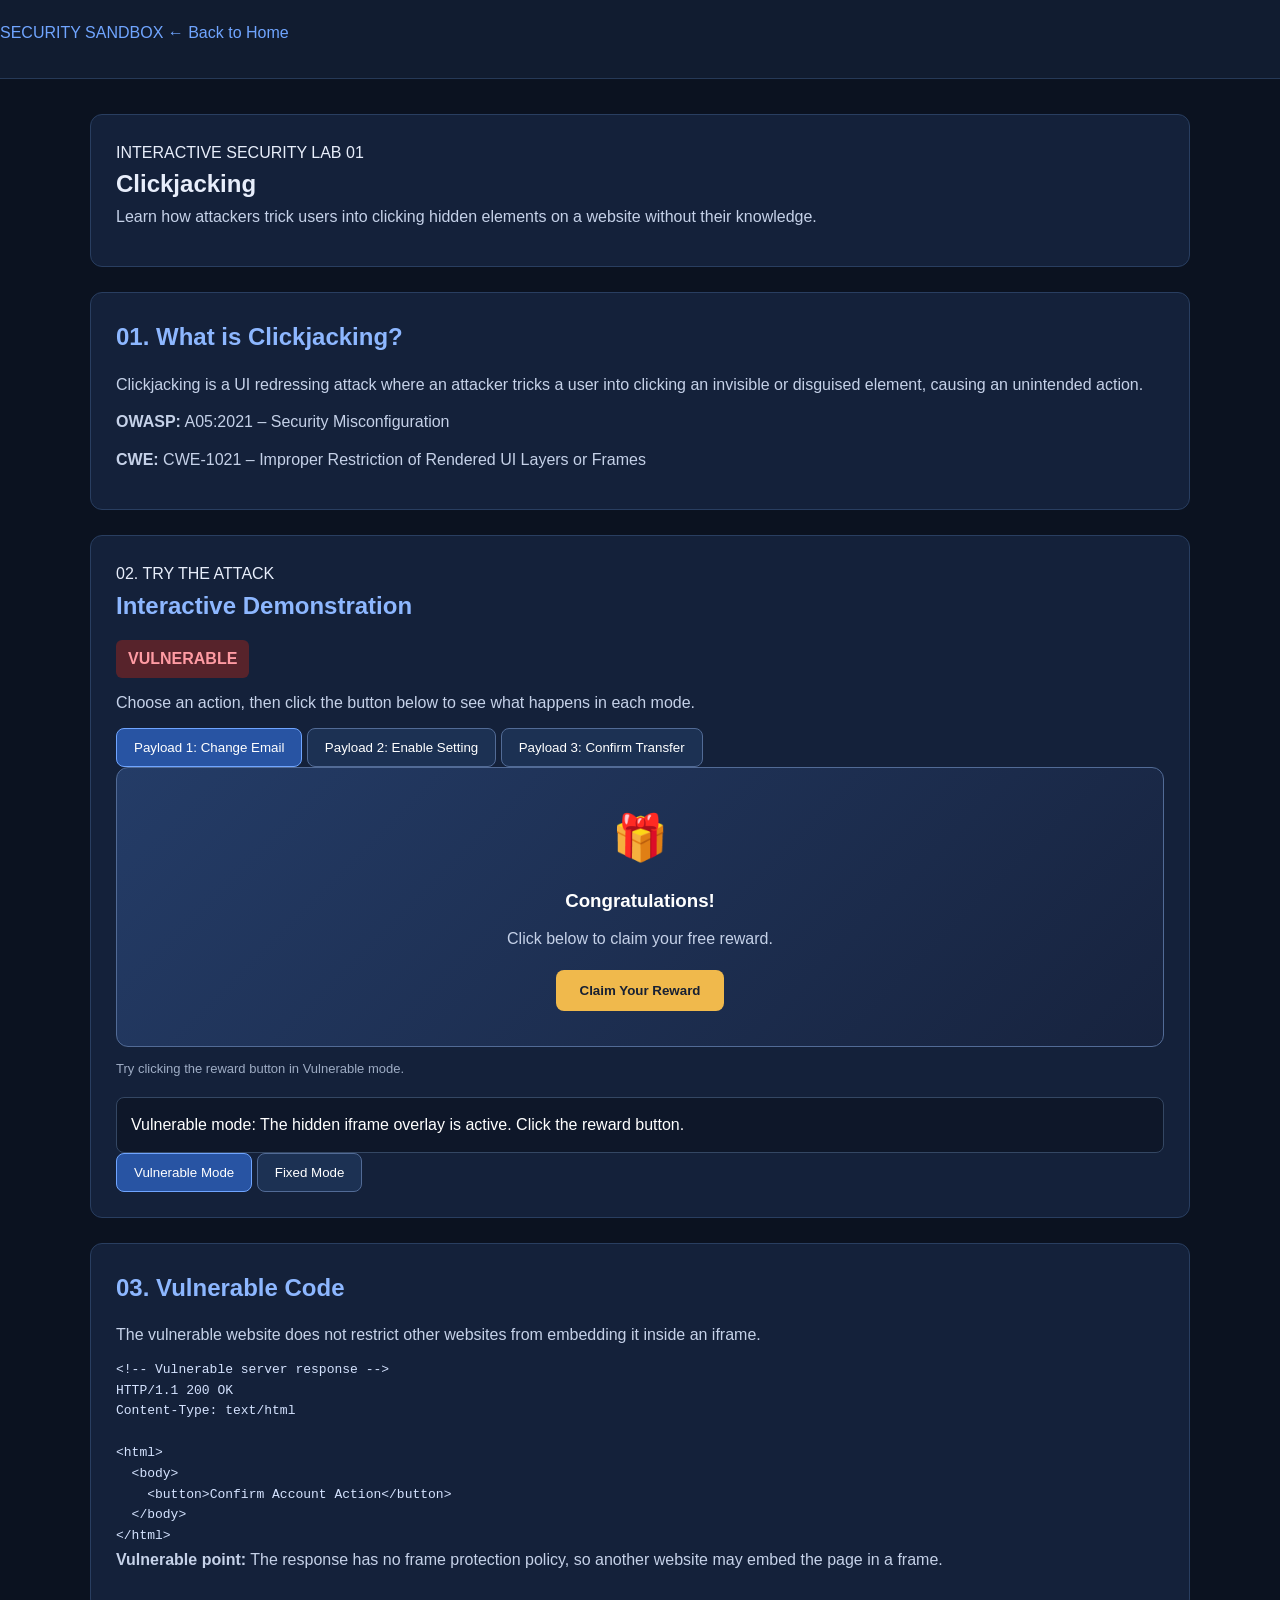
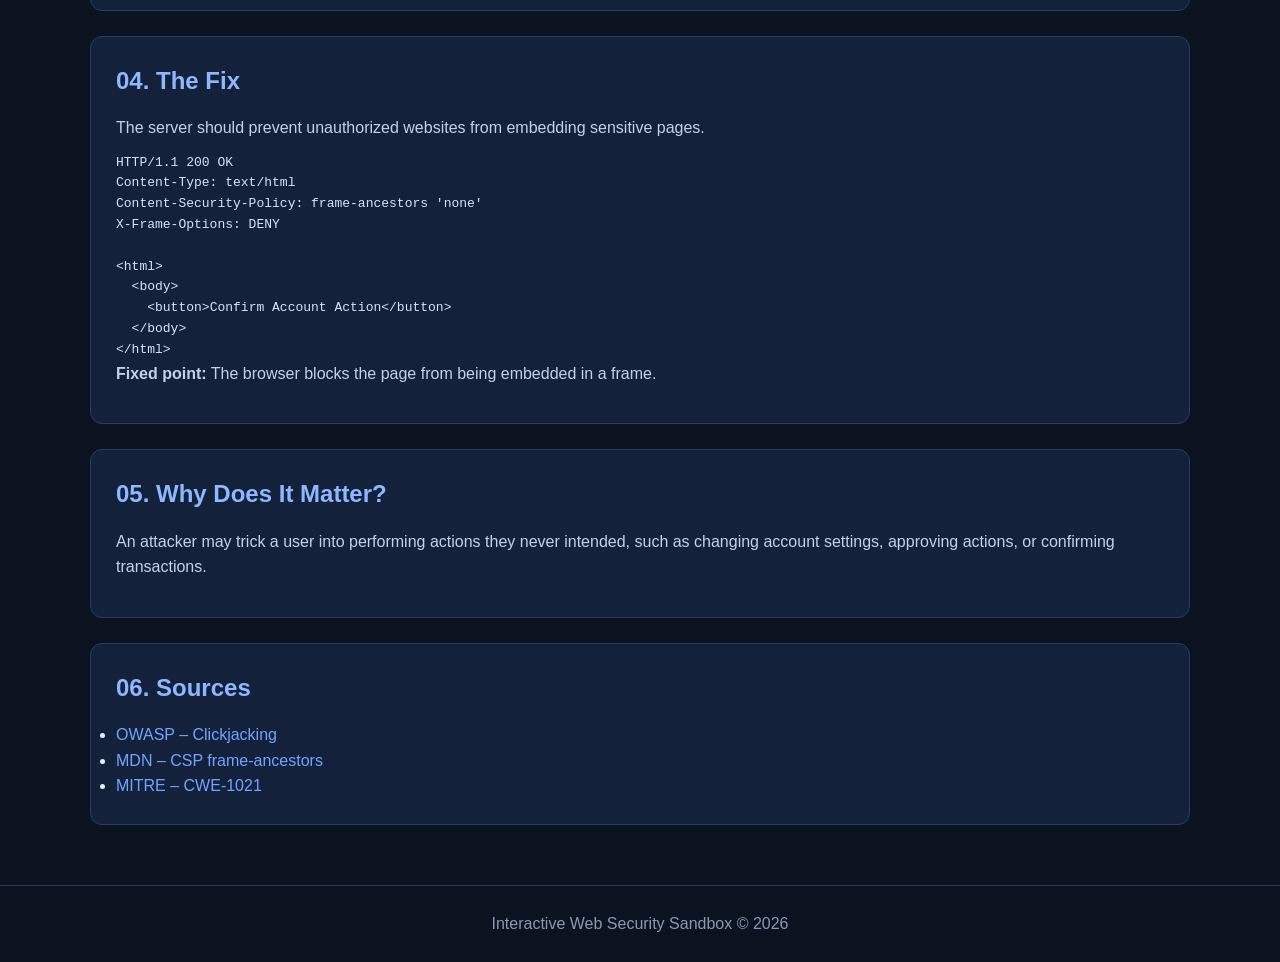
==== labs/clickjacking/index.html @ 1e54db29 "Initial project upload" ====
<!DOCTYPE html>
<html lang="en">
<head>
    <meta charset="UTF-8">
    <meta name="viewport" content="width=device-width, initial-scale=1.0">
    <title>Clickjacking Lab | Security Sandbox</title>
    <link rel="stylesheet" href="../../css/clickjacking.css">
</head>
<body>

    <header class="topbar">
        <a href="../../index.html" class="brand">SECURITY SANDBOX</a>
        <a href="../../index.html" class="back-link">← Back to Home</a>
    </header>

    <main class="container">

        <section class="intro">
            <span class="lab-label">INTERACTIVE SECURITY LAB 01</span>
            <h1>Clickjacking</h1>
            <p>
                Learn how attackers trick users into clicking hidden
                elements on a website without their knowledge.
            </p>
        </section>

        <section class="info-card">
            <h2>01. What is Clickjacking?</h2>
            <p>
                Clickjacking is a UI redressing attack where an attacker
                tricks a user into clicking an invisible or disguised
                element, causing an unintended action.
            </p>
            <p><strong>OWASP:</strong> A05:2021 – Security Misconfiguration</p>
            <p><strong>CWE:</strong> CWE-1021 – Improper Restriction of
                Rendered UI Layers or Frames</p>
        </section>

        <section class="demo-card">
            <div class="section-heading">
                <div>
                    <span class="step-label">02. TRY THE ATTACK</span>
                    <h2>Interactive Demonstration</h2>
                </div>
                <span id="mode-status" class="status vulnerable">
                    VULNERABLE
                </span>
            </div>

            <p class="description">
                Choose an action, then click the button below to see
                what happens in each mode.
            </p>

            <div class="payloads">
                <button class="payload-btn active" data-action="Change Email">
                    Payload 1: Change Email
                </button>
                <button class="payload-btn" data-action="Enable Account Setting">
                    Payload 2: Enable Setting
                </button>
                <button class="payload-btn" data-action="Confirm Transfer">
                    Payload 3: Confirm Transfer
                </button>
            </div>

            <div class="demo-stage" id="demo-stage">
                <div class="decoy-content">
                    <span class="reward-icon">🎁</span>
                    <h3>Congratulations!</h3>
                    <p>Click below to claim your free reward.</p>
                    <button class="claim-btn" id="claim-btn">
                        Claim Your Reward
                    </button>
                </div>

                <iframe
                    id="attack-frame"
                    title="Simulated hidden target"
                    sandbox="allow-scripts"
                ></iframe>
            </div>

            <p class="hint">
                Try clicking the reward button in Vulnerable mode.
            </p>

            <div id="result" class="result" aria-live="polite">
                Waiting for your interaction...
            </div>

            <div class="mode-controls">
                <button id="vulnerable-btn" class="mode-btn selected">
                    Vulnerable Mode
                </button>
                <button id="fixed-btn" class="mode-btn">
                    Fixed Mode
                </button>
            </div>
        </section>

        <section class="code-card">
            <h2>03. Vulnerable Code</h2>
            <p>
                The vulnerable website does not restrict other websites
                from embedding it inside an iframe.
            </p>
            <pre><code>&lt;!-- Vulnerable server response --&gt;
HTTP/1.1 200 OK
Content-Type: text/html

&lt;html&gt;
  &lt;body&gt;
    &lt;button&gt;Confirm Account Action&lt;/button&gt;
  &lt;/body&gt;
&lt;/html&gt;</code></pre>
            <p class="warning">
                <strong>Vulnerable point:</strong> The response has no
                frame protection policy, so another website may embed
                the page in a frame.
            </p>
        </section>

        <section class="code-card">
            <h2>04. The Fix</h2>
            <p>
                The server should prevent unauthorized websites from
                embedding sensitive pages.
            </p>
            <pre><code>HTTP/1.1 200 OK
Content-Type: text/html
Content-Security-Policy: frame-ancestors 'none'
X-Frame-Options: DENY

&lt;html&gt;
  &lt;body&gt;
    &lt;button&gt;Confirm Account Action&lt;/button&gt;
  &lt;/body&gt;
&lt;/html&gt;</code></pre>
            <p class="success">
                <strong>Fixed point:</strong> The browser blocks the page
                from being embedded in a frame.
            </p>
        </section>

        <section class="impact-card">
            <h2>05. Why Does It Matter?</h2>
            <p>
                An attacker may trick a user into performing actions
                they never intended, such as changing account settings,
                approving actions, or confirming transactions.
            </p>
        </section>

        <section class="sources-card">
            <h2>06. Sources</h2>
            <ul>
                <li>
                    <a href="https://owasp.org/www-community/attacks/Clickjacking"
                       target="_blank" rel="noopener noreferrer">
                        OWASP – Clickjacking
                    </a>
                </li>
                <li>
                    <a href="https://developer.mozilla.org/en-US/docs/Web/HTTP/Reference/Headers/Content-Security-Policy/frame-ancestors"
                       target="_blank" rel="noopener noreferrer">
                        MDN – CSP frame-ancestors
                    </a>
                </li>
                <li>
                    <a href="https://cwe.mitre.org/data/definitions/1021.html"
                       target="_blank" rel="noopener noreferrer">
                        MITRE – CWE-1021
                    </a>
                </li>
            </ul>
        </section>

    </main>

    <footer>
        Interactive Web Security Sandbox © 2026
    </footer>

    <script src="../../js/clickjacking.js"></script>
</body>
</html>
---- css/clickjacking.css ----
* {
    box-sizing: border-box;
    margin: 0;
    padding: 0;
}

body {
    font-family: Arial, sans-serif;
    background: #0b1220;
    color: #e8eefb;
    line-height: 1.6;
}

a {
    color: #70a5ff;
    text-decoration: none;
}

a:hover {
    text-decoration: underline;
}

.container {
    width: 90%;
    max-width: 1100px;
    margin: 0 auto;
}

header {
    background: #111c30;
    padding: 20px 0;
    border-bottom: 1px solid #263957;
}

header h1 {
    color: #ffffff;
    font-size: 28px;
}

header p {
    color: #aebbd2;
}

.back-link {
    display: inline-block;
    margin-bottom: 12px;
}

main {
    padding: 35px 0;
}

section {
    background: #14213a;
    border: 1px solid #293e60;
    border-radius: 12px;
    padding: 25px;
    margin-bottom: 25px;
}

h2 {
    color: #8db7ff;
    margin-bottom: 15px;
}

h3 {
    color: #ffffff;
    margin-bottom: 10px;
}

p {
    color: #c5d1e8;
    margin-bottom: 12px;
}

button {
    cursor: pointer;
    font-family: inherit;
    transition: 0.2s ease;
}

button:hover {
    filter: brightness(1.12);
}

.payload-buttons {
    display: flex;
    flex-wrap: wrap;
    gap: 12px;
    margin: 18px 0;
}

.payload-btn,
.mode-btn {
    padding: 11px 17px;
    border: 1px solid #526b96;
    border-radius: 8px;
    background: #1c3153;
    color: #ffffff;
}

.payload-btn.active,
.mode-btn.selected {
    background: #2854a3;
    border-color: #70a5ff;
}

.demo-stage {
    position: relative;
    min-height: 280px;
    display: flex;
    justify-content: center;
    align-items: center;
    overflow: hidden;
    border-radius: 12px;
    background: linear-gradient(135deg, #243c67, #17233e);
    border: 1px solid #526b96;
}

.decoy-content {
    text-align: center;
    padding: 30px;
    position: relative;
    z-index: 1;
}

.reward-icon {
    font-size: 45px;
    display: block;
    margin-bottom: 12px;
}

.decoy-content p {
    color: #c5d1e8;
    margin-bottom: 18px;
}

.claim-btn {
    border: none;
    padding: 13px 24px;
    border-radius: 8px;
    background: #f0b94c;
    color: #172033;
    font-weight: bold;
    position: relative;
    z-index: 3;
}

#attack-frame {
    position: absolute;
    inset: 0;
    width: 100%;
    height: 100%;
    border: 0;
    opacity: 0.03;
    z-index: 2;
    pointer-events: none;
}

.demo-stage.fixed #attack-frame {
    display: none;
}

.hint {
    margin-top: 12px;
    color: #9eacc4;
    font-size: 13px;
}

.result {
    background: #0e1729;
    border: 1px solid #344763;
    border-radius: 8px;
    padding: 14px;
    margin-top: 18px;
    color: #ffffff;
    min-height: 50px;
}

.code-block {
    background: #080e19;
    border: 1px solid #344763;
    border-radius: 8px;
    padding: 18px;
    overflow-x: auto;
    margin-top: 12px;
}

pre {
    color: #d5e3ff;
    white-space: pre-wrap;
    overflow-wrap: anywhere;
}

.vulnerable-code {
    border-left: 4px solid #e45d68;
}

.fixed-code {
    border-left: 4px solid #42c98b;
}

.mode-buttons {
    display: flex;
    gap: 12px;
    margin-bottom: 18px;
}

.status {
    display: inline-block;
    padding: 6px 12px;
    border-radius: 6px;
    font-weight: bold;
    margin-bottom: 12px;
}

.status.vulnerable {
    background: #57232b;
    color: #ff9ba3;
}

.status.fixed {
    background: #164b37;
    color: #8af0bd;
}

footer {
    text-align: center;
    padding: 25px;
    color: #8999b5;
    border-top: 1px solid #263957;
}

@media (max-width: 600px) {
    header h1 {
        font-size: 23px;
    }

    section {
        padding: 17px;
    }

    .payload-buttons,
    .mode-buttons {
        flex-direction: column;
    }

    .payload-btn,
    .mode-btn {
        width: 100%;
    }

    .demo-stage {
        min-height: 250px;
    }
}
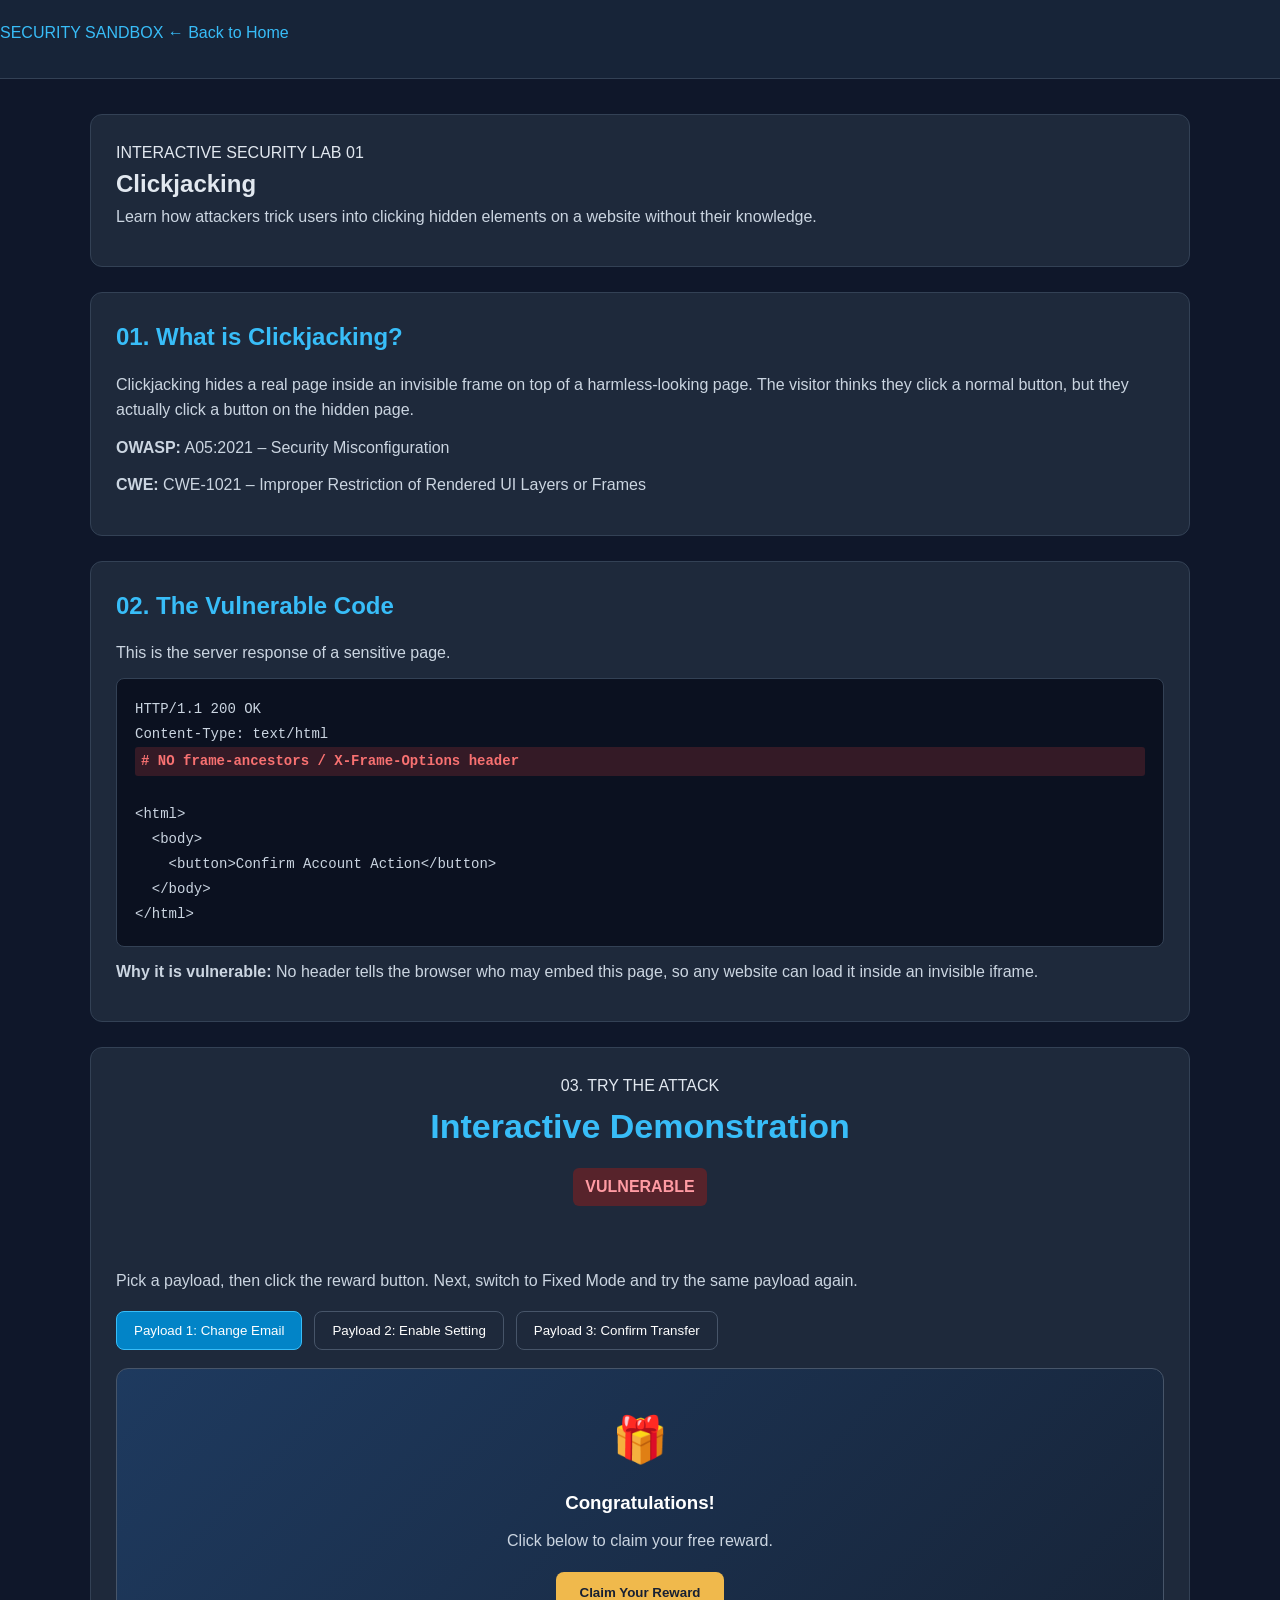
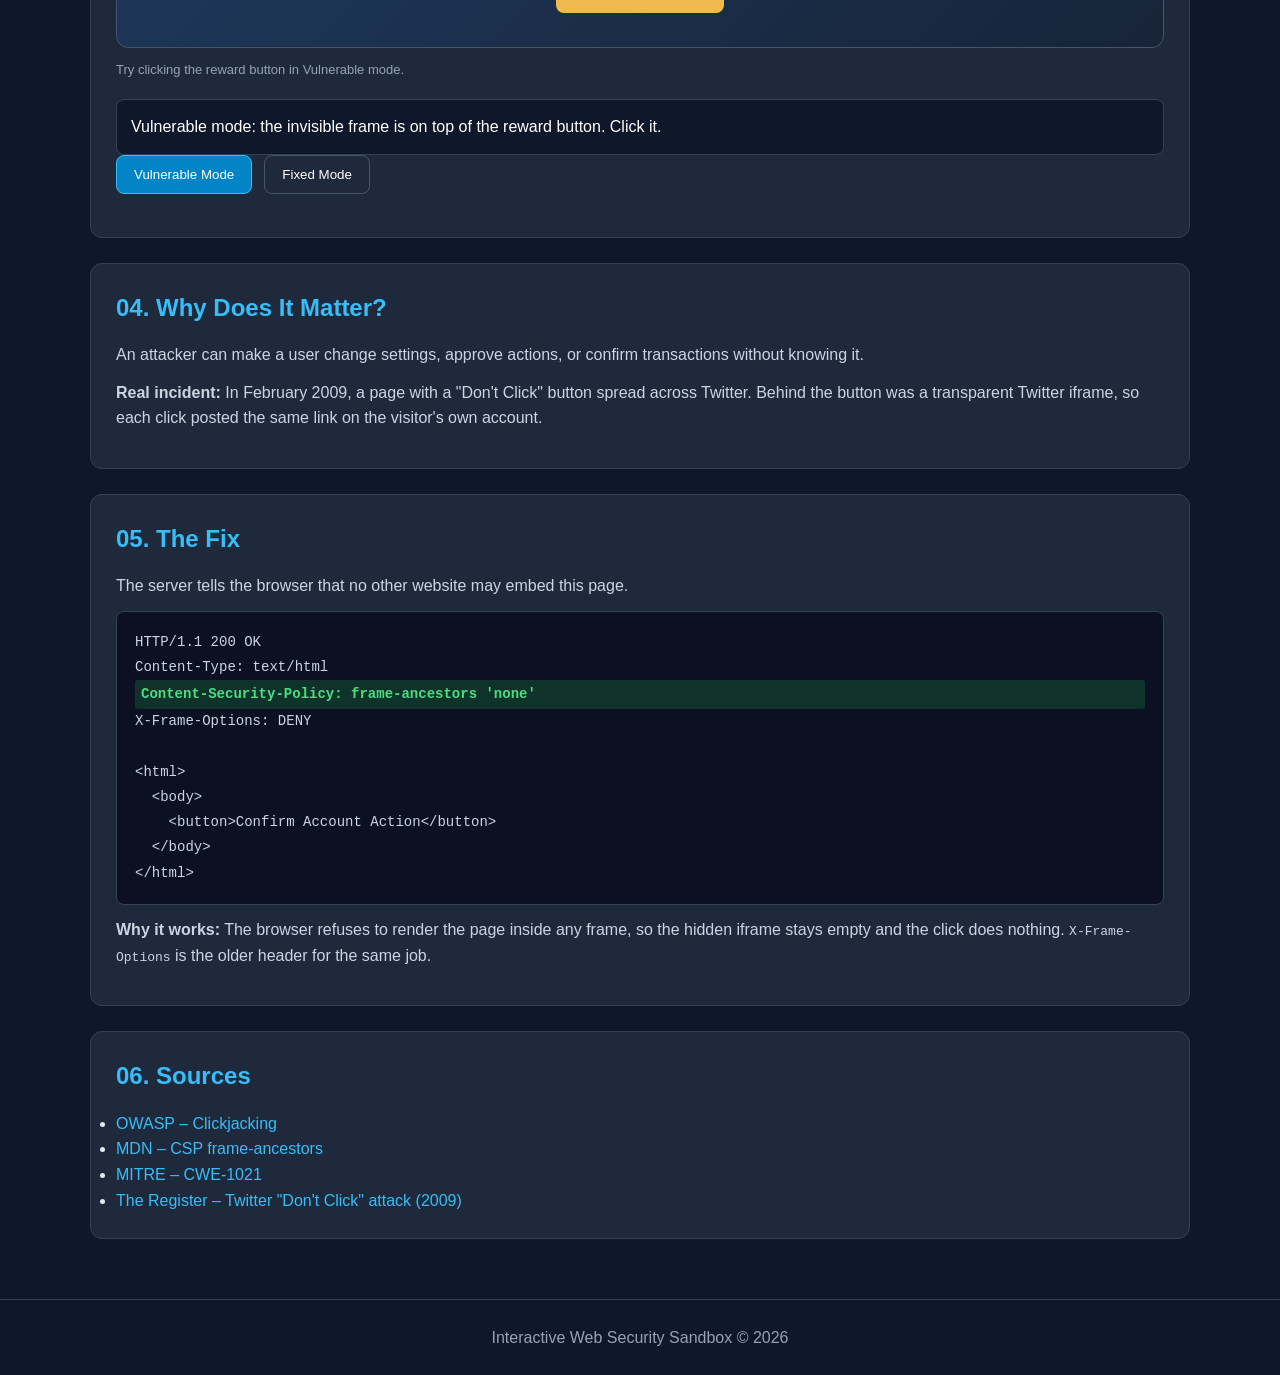
==== commit 539f7a84: "Add complete web security sandbox project" ====
--- a/labs/clickjacking/index.html
+++ b/labs/clickjacking/index.html
@@ -1,13 +1,12 @@
-
 <!DOCTYPE html>
 <html lang="en">
 <head>
     <meta charset="UTF-8">
     <meta name="viewport" content="width=device-width, initial-scale=1.0">
     <title>Clickjacking Lab | Security Sandbox</title>
-    <link rel="stylesheet" href="../../css/clickjacking.css">
+    <link rel="stylesheet" href="../../css/style.css">
 </head>
-<body>
+<body class="lab-page">
 
     <header class="topbar">
         <a href="../../index.html" class="brand">SECURITY SANDBOX</a>
@@ -25,22 +24,46 @@
             </p>
         </section>
 
+        <!-- 1. What it is -->
         <section class="info-card">
             <h2>01. What is Clickjacking?</h2>
             <p>
-                Clickjacking is a UI redressing attack where an attacker
-                tricks a user into clicking an invisible or disguised
-                element, causing an unintended action.
+                Clickjacking hides a real page inside an invisible frame on top of
+                a harmless-looking page. The visitor thinks they click a normal
+                button, but they actually click a button on the hidden page.
             </p>
             <p><strong>OWASP:</strong> A05:2021 – Security Misconfiguration</p>
             <p><strong>CWE:</strong> CWE-1021 – Improper Restriction of
                 Rendered UI Layers or Frames</p>
         </section>
 
+        <!-- 2. The line -->
+        <section class="code-card">
+            <h2>02. The Vulnerable Code</h2>
+            <p>
+                This is the server response of a sensitive page.
+            </p>
+            <pre><code>HTTP/1.1 200 OK
+Content-Type: text/html
+<span class="hl-bad"># NO frame-ancestors / X-Frame-Options header</span>
+
+&lt;html&gt;
+  &lt;body&gt;
+    &lt;button&gt;Confirm Account Action&lt;/button&gt;
+  &lt;/body&gt;
+&lt;/html&gt;</code></pre>
+            <p class="warning">
+                <strong>Why it is vulnerable:</strong> No header tells the
+                browser who may embed this page, so any website can load it
+                inside an invisible iframe.
+            </p>
+        </section>
+
+        <!-- 3. Try it -->
         <section class="demo-card">
             <div class="section-heading">
                 <div>
-                    <span class="step-label">02. TRY THE ATTACK</span>
+                    <span class="step-label">03. TRY THE ATTACK</span>
                     <h2>Interactive Demonstration</h2>
                 </div>
                 <span id="mode-status" class="status vulnerable">
@@ -49,8 +72,8 @@
             </div>
 
             <p class="description">
-                Choose an action, then click the button below to see
-                what happens in each mode.
+                Pick a payload, then click the reward button. Next, switch to
+                Fixed Mode and try the same payload again.
             </p>
 
             <div class="payloads">
@@ -100,37 +123,31 @@
             </div>
         </section>
 
+        <!-- 4. Why it matters -->
+        <section class="impact-card">
+            <h2>04. Why Does It Matter?</h2>
+            <p>
+                An attacker can make a user change settings, approve actions, or
+                confirm transactions without knowing it.
+            </p>
+            <p>
+                <strong>Real incident:</strong> In February 2009, a page with a
+                "Don't Click" button spread across Twitter. Behind the button was
+                a transparent Twitter iframe, so each click posted the same link
+                on the visitor's own account.
+            </p>
+        </section>
+
+        <!-- 5. The fix -->
         <section class="code-card">
-            <h2>03. Vulnerable Code</h2>
-            <p>
-                The vulnerable website does not restrict other websites
-                from embedding it inside an iframe.
-            </p>
-            <pre><code>&lt;!-- Vulnerable server response --&gt;
-HTTP/1.1 200 OK
-Content-Type: text/html
-
-&lt;html&gt;
-  &lt;body&gt;
-    &lt;button&gt;Confirm Account Action&lt;/button&gt;
-  &lt;/body&gt;
-&lt;/html&gt;</code></pre>
-            <p class="warning">
-                <strong>Vulnerable point:</strong> The response has no
-                frame protection policy, so another website may embed
-                the page in a frame.
-            </p>
-        </section>
-
-        <section class="code-card">
-            <h2>04. The Fix</h2>
-            <p>
-                The server should prevent unauthorized websites from
-                embedding sensitive pages.
+            <h2>05. The Fix</h2>
+            <p>
+                The server tells the browser that no other website may embed
+                this page.
             </p>
             <pre><code>HTTP/1.1 200 OK
 Content-Type: text/html
-Content-Security-Policy: frame-ancestors 'none'
+<span class="hl-good">Content-Security-Policy: frame-ancestors 'none'</span>
 X-Frame-Options: DENY
 
 &lt;html&gt;
@@ -139,20 +156,14 @@
   &lt;/body&gt;
 &lt;/html&gt;</code></pre>
             <p class="success">
-                <strong>Fixed point:</strong> The browser blocks the page
-                from being embedded in a frame.
-            </p>
-        </section>
-
-        <section class="impact-card">
-            <h2>05. Why Does It Matter?</h2>
-            <p>
-                An attacker may trick a user into performing actions
-                they never intended, such as changing account settings,
-                approving actions, or confirming transactions.
-            </p>
-        </section>
-
+                <strong>Why it works:</strong> The browser refuses to render the
+                page inside any frame, so the hidden iframe stays empty and the
+                click does nothing. <code>X-Frame-Options</code> is the older
+                header for the same job.
+            </p>
+        </section>
+
+        <!-- 6. Sources -->
         <section class="sources-card">
             <h2>06. Sources</h2>
             <ul>
@@ -174,6 +185,12 @@
                         MITRE – CWE-1021
                     </a>
                 </li>
+                <li>
+                    <a href="https://www.theregister.com/2009/02/13/twitter_clickjack_attack/"
+                       target="_blank" rel="noopener noreferrer">
+                        The Register – Twitter "Don't Click" attack (2009)
+                    </a>
+                </li>
             </ul>
         </section>
 
--- a/css/style.css
+++ b/css/style.css
@@ -0,0 +1,1174 @@
+/* ==============================
+   1. Global Settings
+============================== */
+
+:root {
+    --bg: #0f172a;
+    --bg-alt: #172438;
+    --card: #1e293b;
+    --border: #334155;
+    --border-soft: #334155;
+    --border-light: #475569;
+    --accent: #38bdf8;
+    --accent-heading: #38bdf8;
+    --accent-strong: #0284c7;
+    --text: #e2e8f0;
+    --text-muted: #cbd5e1;
+    --text-dim: #94a3b8;
+    --text-faint: #94a3b8;
+    --grad-start: #1e3a5f;
+    --grad-end: #172438;
+}
+
+* {
+    margin: 0;
+    padding: 0;
+    box-sizing: border-box;
+}
+
+html {
+    scroll-behavior: smooth;
+}
+
+body {
+    font-family: Arial, Helvetica, sans-serif;
+    background-color: var(--bg);
+    color: var(--text);
+    line-height: 1.6;
+}
+
+a {
+    text-decoration: none;
+    color: inherit;
+}
+
+/* ==============================
+   2. Navigation Bar
+============================== */
+
+.navbar {
+    width: 100%;
+    min-height: 75px;
+    padding: 0 8%;
+    display: flex;
+    align-items: center;
+    justify-content: space-between;
+    background-color: var(--bg-alt);
+    border-bottom: 1px solid var(--border-soft);
+    position: sticky;
+    top: 0;
+    z-index: 100;
+}
+
+.logo {
+    font-size: 22px;
+    font-weight: bold;
+    letter-spacing: 0.5px;
+}
+
+.logo span:last-child {
+    color: var(--accent);
+}
+
+.logo-icon {
+    color: var(--accent);
+    margin-right: 7px;
+}
+
+.navbar nav {
+    display: flex;
+    align-items: center;
+    gap: 32px;
+}
+
+.navbar nav a {
+    color: var(--text-dim);
+    font-size: 14px;
+    transition: color 0.3s ease;
+}
+
+.navbar nav a:hover {
+    color: var(--accent);
+}
+
+/* ==============================
+   3. Hero Section
+============================== */
+
+.hero {
+    min-height: 570px;
+    padding: 90px 10%;
+    display: flex;
+    align-items: center;
+    justify-content: space-between;
+    gap: 60px;
+    background:
+        radial-gradient(circle at 80% 40%, var(--grad-start) 0%, transparent 35%),
+        var(--bg);
+}
+
+.hero-content {
+    max-width: 620px;
+}
+
+.hero-label,
+.section-label {
+    color: var(--accent);
+    font-size: 12px;
+    font-weight: bold;
+    letter-spacing: 2px;
+    margin-bottom: 18px;
+}
+
+.hero h1 {
+    font-size: clamp(38px, 5vw, 62px);
+    line-height: 1.15;
+    margin-bottom: 24px;
+    color: #ffffff;
+}
+
+.hero h1 span {
+    display: block;
+    color: var(--accent);
+}
+
+.hero-description {
+    max-width: 540px;
+    color: var(--text-dim);
+    font-size: 16px;
+    margin-bottom: 32px;
+}
+
+.primary-button {
+    display: inline-block;
+    padding: 13px 28px;
+    background-color: var(--accent-strong);
+    border: 1px solid var(--accent);
+    color: #ffffff;
+    font-weight: bold;
+    border-radius: 8px;
+    transition: 0.3s ease;
+}
+
+.primary-button:hover {
+    filter: brightness(1.12);
+    transform: translateY(-3px);
+}
+
+/* ==============================
+   4. Hero Visual Card
+============================== */
+
+.hero-visual {
+    width: 340px;
+    flex-shrink: 0;
+}
+
+.security-card {
+    padding: 30px;
+    background: linear-gradient(135deg, var(--grad-start), var(--grad-end));
+    border: 1px solid var(--border-light);
+    border-radius: 16px;
+    box-shadow: 0 20px 60px rgba(0, 0, 0, 0.3);
+}
+
+.security-icon {
+    font-size: 42px;
+    margin-bottom: 20px;
+}
+
+.security-card h3 {
+    color: var(--accent-heading);
+    font-size: 17px;
+    margin-bottom: 4px;
+}
+
+.security-card p {
+    color: var(--text-muted);
+    font-size: 13px;
+}
+
+.security-line {
+    height: 1px;
+    background-color: var(--border-light);
+    margin: 18px 0;
+}
+
+/* ==============================
+   5. Labs Section
+============================== */
+
+.labs-section {
+    padding: 90px 8%;
+    background-color: var(--bg-alt);
+}
+
+.section-heading {
+    text-align: center;
+    max-width: 650px;
+    margin: 0 auto 50px;
+}
+
+.section-heading h2,
+.about-content h2 {
+    font-size: 34px;
+    margin-bottom: 14px;
+    color: var(--accent-heading);
+}
+
+.section-heading > p:last-child {
+    color: var(--text-dim);
+    font-size: 15px;
+}
+
+.labs-grid {
+    display: grid;
+    grid-template-columns: repeat(3, minmax(0, 1fr));
+    gap: 25px;
+    max-width: 1200px;
+    margin: auto;
+}
+
+/* ==============================
+   6. Lab Cards
+============================== */
+
+.lab-card {
+    position: relative;
+    padding: 30px;
+    min-height: 310px;
+    background-color: var(--card);
+    border: 1px solid var(--border);
+    border-radius: 12px;
+    transition: transform 0.3s ease, border-color 0.3s ease;
+}
+
+.lab-card:hover {
+    transform: translateY(-8px);
+    border-color: var(--accent);
+}
+
+.lab-number {
+    position: absolute;
+    top: 20px;
+    right: 22px;
+    color: #94a3b8;
+    font-size: 13px;
+    font-weight: bold;
+}
+
+.lab-icon {
+    font-size: 34px;
+    margin-bottom: 20px;
+}
+
+.lab-card h3 {
+    color: #ffffff;
+    font-size: 21px;
+    margin-bottom: 12px;
+}
+
+.lab-card p {
+    color: var(--text-muted);
+    font-size: 14px;
+    margin-bottom: 25px;
+}
+
+.lab-link {
+    display: inline-flex;
+    gap: 10px;
+    align-items: center;
+    color: var(--accent);
+    font-size: 14px;
+    font-weight: bold;
+}
+
+.lab-link span {
+    transition: transform 0.3s ease;
+}
+
+.lab-link:hover span {
+    transform: translateX(5px);
+}
+
+/* ==============================
+   7. About Section
+============================== */
+
+.about-section {
+    padding: 85px 10%;
+    text-align: center;
+    background-color: var(--bg);
+}
+
+.about-content {
+    max-width: 750px;
+    margin: auto;
+}
+
+.about-content p:not(.section-label) {
+    color: var(--text-dim);
+    font-size: 15px;
+    margin-top: 15px;
+}
+
+/* ==============================
+   8. Footer
+============================== */
+
+.footer {
+    padding: 25px 8%;
+    display: flex;
+    justify-content: space-between;
+    align-items: center;
+    gap: 15px;
+    background-color: var(--bg-alt);
+    border-top: 1px solid var(--border-soft);
+    color: var(--text-faint);
+    font-size: 13px;
+}
+
+/* ==============================
+   9. Responsive Design
+============================== */
+
+@media (max-width: 900px) {
+    .hero {
+        padding: 70px 7%;
+        gap: 35px;
+    }
+
+    .hero-visual {
+        width: 290px;
+    }
+
+    .labs-grid {
+        grid-template-columns: repeat(2, minmax(0, 1fr));
+    }
+}
+
+@media (max-width: 650px) {
+    .navbar {
+        padding: 18px 5%;
+        flex-direction: column;
+        gap: 15px;
+    }
+
+    .navbar nav {
+        gap: 22px;
+    }
+
+    .hero {
+        padding: 60px 7%;
+        flex-direction: column;
+        align-items: flex-start;
+    }
+
+    .hero-visual {
+        width: 100%;
+    }
+
+    .labs-section {
+        padding: 65px 6%;
+    }
+
+    .labs-grid {
+        grid-template-columns: 1fr;
+    }
+
+    .section-heading h2,
+    .about-content h2 {
+        font-size: 28px;
+    }
+
+    .footer {
+        flex-direction: column;
+        text-align: center;
+    }
+}
+
+/* =========================================
+   10. Clickjacking Lab Styles
+   Scoped to lab pages only
+========================================= */
+
+.lab-page {
+    font-family: Arial, sans-serif;
+    background: var(--bg);
+    color: var(--text);
+    line-height: 1.6;
+}
+
+.lab-page a {
+    color: var(--accent);
+    text-decoration: none;
+}
+
+.lab-page a:hover {
+    text-decoration: underline;
+}
+
+.lab-page .container {
+    width: 90%;
+    max-width: 1100px;
+    margin: 0 auto;
+}
+
+.lab-page header {
+    background: var(--bg-alt);
+    padding: 20px 0;
+    border-bottom: 1px solid var(--border-soft);
+}
+
+.lab-page header h1 {
+    color: #ffffff;
+    font-size: 28px;
+}
+
+.lab-page header p {
+    color: var(--text-dim);
+}
+
+.lab-page .back-link {
+    display: inline-block;
+    margin-bottom: 12px;
+}
+
+.lab-page main {
+    padding: 35px 0;
+}
+
+.lab-page section {
+    background: var(--card);
+    border: 1px solid var(--border);
+    border-radius: 12px;
+    padding: 25px;
+    margin-bottom: 25px;
+}
+
+.lab-page h2 {
+    color: var(--accent-heading);
+    margin-bottom: 15px;
+}
+
+.lab-page h3 {
+    color: #ffffff;
+    margin-bottom: 10px;
+}
+
+.lab-page p {
+    color: var(--text-muted);
+    margin-bottom: 12px;
+}
+
+.lab-page button {
+    cursor: pointer;
+    font-family: inherit;
+    transition: 0.2s ease;
+}
+
+.lab-page button:hover {
+    filter: brightness(1.12);
+}
+
+.lab-page .payloads,
+.lab-page .payload-buttons {
+    display: flex;
+    flex-wrap: wrap;
+    gap: 12px;
+    margin: 18px 0;
+}
+
+.lab-page .payload-btn,
+.lab-page .mode-btn {
+    padding: 11px 17px;
+    border: 1px solid var(--border-light);
+    border-radius: 8px;
+    background: #1e293b;
+    color: #ffffff;
+}
+
+.lab-page .payload-btn.active,
+.lab-page .mode-btn.selected {
+    background: var(--accent-strong);
+    border-color: var(--accent);
+}
+
+.lab-page .demo-stage {
+    position: relative;
+    min-height: 280px;
+    display: flex;
+    justify-content: center;
+    align-items: center;
+    overflow: hidden;
+    border-radius: 12px;
+    background: linear-gradient(135deg, var(--grad-start), var(--grad-end));
+    border: 1px solid var(--border-light);
+}
+
+.lab-page .decoy-content {
+    text-align: center;
+    padding: 30px;
+    position: relative;
+    z-index: 1;
+}
+
+.lab-page .reward-icon {
+    font-size: 45px;
+    display: block;
+    margin-bottom: 12px;
+}
+
+.lab-page .decoy-content p {
+    color: var(--text-muted);
+    margin-bottom: 18px;
+}
+
+.lab-page .claim-btn {
+    border: none;
+    padding: 13px 24px;
+    border-radius: 8px;
+    background: #f0b94c;
+    color: #172033;
+    font-weight: bold;
+    position: relative;
+    z-index: 3;
+}
+
+.lab-page #attack-frame {
+    position: absolute;
+    inset: 0;
+    width: 100%;
+    height: 100%;
+    border: 0;
+    opacity: 0.03;
+    z-index: 4;
+    pointer-events: auto;
+}
+
+.lab-page .demo-stage.fixed #attack-frame {
+    display: none;
+}
+
+.lab-page .hint {
+    margin-top: 12px;
+    color: #94a3b8;
+    font-size: 13px;
+}
+
+.lab-page .result {
+    background: #0f172a;
+    border: 1px solid #334155;
+    border-radius: 8px;
+    padding: 14px;
+    margin-top: 18px;
+    color: #ffffff;
+    min-height: 50px;
+}
+
+.lab-page .code-block {
+    background: #0b1120;
+    border: 1px solid #334155;
+    border-radius: 8px;
+    padding: 18px;
+    overflow-x: auto;
+    margin-top: 12px;
+}
+
+.lab-page pre {
+    color: #cbd5e1;
+    white-space: pre-wrap;
+    overflow-wrap: anywhere;
+}
+
+.lab-page .vulnerable-code {
+    border-left: 4px solid #e45d68;
+}
+
+.lab-page .fixed-code {
+    border-left: 4px solid #42c98b;
+}
+
+.lab-page .mode-buttons,
+.lab-page .mode-controls {
+    display: flex;
+    gap: 12px;
+    margin-bottom: 18px;
+}
+
+.lab-page .status {
+    display: inline-block;
+    padding: 6px 12px;
+    border-radius: 6px;
+    font-weight: bold;
+    margin-bottom: 12px;
+}
+
+.lab-page .status.vulnerable {
+    background: #57232b;
+    color: #ff9ba3;
+}
+
+.lab-page .status.fixed {
+    background: #164b37;
+    color: #8af0bd;
+}
+
+.lab-page footer {
+    text-align: center;
+    padding: 25px;
+    color: var(--text-faint);
+    border-top: 1px solid var(--border-soft);
+}
+
+@media (max-width: 600px) {
+    .lab-page header h1 {
+        font-size: 23px;
+    }
+
+    .lab-page section {
+        padding: 17px;
+    }
+
+    .lab-page .payloads,
+    .lab-page .payload-buttons,
+    .lab-page .mode-buttons,
+    .lab-page .mode-controls {
+        flex-direction: column;
+    }
+
+    .lab-page .payload-btn,
+    .lab-page .mode-btn {
+        width: 100%;
+    }
+
+    .lab-page .demo-stage {
+        min-height: 250px;
+    }
+}
+
+/* =========================================
+   11. Negative Quantity Lab Styles
+========================================= */
+
+.negative-quantity-page {
+    background: #0f172a;
+    color: #e2e8f0;
+    min-height: 100vh;
+}
+
+.negative-quantity-page header {
+    background: #172438;
+    text-align: center;
+    padding: 35px 20px;
+    border-bottom: 2px solid #334155;
+}
+
+.negative-quantity-page header h1 {
+    color: #38bdf8;
+    font-size: 32px;
+    margin-bottom: 10px;
+}
+
+.negative-quantity-page header p {
+    color: #94a3b8;
+}
+
+.negative-quantity-page main {
+    max-width: 850px;
+    margin: 35px auto;
+    padding: 20px;
+}
+
+.negative-quantity-page section {
+    background: #1e293b;
+    padding: 25px;
+    margin-bottom: 22px;
+    border-radius: 12px;
+    border: 1px solid #334155;
+    transition: border-color 0.2s, transform 0.2s;
+}
+
+.negative-quantity-page section:hover {
+    border-color: #475569;
+}
+
+.negative-quantity-page h2 {
+    color: #38bdf8;
+    margin-bottom: 15px;
+}
+
+.negative-quantity-page h3 {
+    color: #facc15;
+    margin: 20px 0 12px;
+}
+
+.negative-quantity-page p {
+    color: #cbd5e1;
+}
+
+.negative-quantity-page .lab-info p {
+    line-height: 1.6;
+}
+
+.negative-quantity-page .mode-buttons,
+.negative-quantity-page .payload-buttons {
+    display: flex;
+    flex-wrap: wrap;
+    gap: 10px;
+    margin: 15px 0;
+}
+
+.negative-quantity-page button {
+    background: #0284c7;
+    color: white;
+    border: none;
+    padding: 12px 18px;
+    border-radius: 7px;
+    cursor: pointer;
+    font-size: 15px;
+    font-weight: 600;
+    transition: background 0.2s, transform 0.2s;
+}
+
+.negative-quantity-page button:hover {
+    background: #0369a1;
+    transform: translateY(-2px);
+}
+
+.negative-quantity-page button:active {
+    transform: translateY(0);
+}
+
+.negative-quantity-page #fixedMode {
+    background: #15803d;
+}
+
+.negative-quantity-page #fixedMode:hover {
+    background: #166534;
+}
+
+.negative-quantity-page #modeStatus {
+    color: #facc15;
+    font-weight: bold;
+    margin-top: 12px;
+}
+
+.negative-quantity-page .price {
+    font-size: 20px;
+    margin: 15px 0;
+    color: #4ade80;
+}
+
+.negative-quantity-page label {
+    display: block;
+    margin-bottom: 8px;
+}
+
+.negative-quantity-page input {
+    width: 100%;
+    padding: 12px;
+    margin-bottom: 15px;
+    border-radius: 7px;
+    border: 1px solid #475569;
+    background: #0f172a;
+    color: white;
+    font-size: 16px;
+}
+
+.negative-quantity-page input:focus {
+    outline: 2px solid #38bdf8;
+    border-color: #38bdf8;
+}
+
+.negative-quantity-page .payload {
+    background: #b45309;
+}
+
+.negative-quantity-page .payload:hover {
+    background: #92400e;
+}
+
+.negative-quantity-page .cart p {
+    margin: 12px 0;
+    font-size: 18px;
+}
+
+.negative-quantity-page #total {
+    color: #4ade80;
+    font-weight: bold;
+}
+
+.negative-quantity-page #message {
+    color: #fbbf24;
+    margin: 15px 0;
+    line-height: 1.5;
+}
+
+.negative-quantity-page #resetCart {
+    background: #475569;
+}
+
+.negative-quantity-page .code-section pre {
+    background: #0b1120;
+    padding: 18px;
+    border-radius: 8px;
+    overflow-x: auto;
+    white-space: pre;
+    font-size: 14px;
+    line-height: 1.8;
+    margin: 12px 0 25px;
+    border: 1px solid #334155;
+}
+
+.negative-quantity-page .code-section code {
+    color: #cbd5e1;
+    font-family: monospace;
+}
+
+.negative-quantity-page .vulnerable-line {
+    display: inline-block;
+    width: 100%;
+    background: rgba(239, 68, 68, 0.18);
+    color: #f87171;
+    font-weight: bold;
+    padding: 2px 6px;
+    border-radius: 3px;
+}
+
+.negative-quantity-page .fixed-line {
+    display: inline-block;
+    width: 100%;
+    background: rgba(34, 197, 94, 0.18);
+    color: #4ade80;
+    font-weight: bold;
+    padding: 2px 6px;
+    border-radius: 3px;
+}
+
+.negative-quantity-page .security-info {
+    background: #0f172a;
+    border-left: 4px solid #38bdf8;
+    padding: 15px;
+    margin: 18px 0;
+    border-radius: 6px;
+}
+
+.negative-quantity-page .security-info p {
+    margin: 8px 0;
+    line-height: 1.5;
+}
+
+.negative-quantity-page .impact-section p {
+    color: #cbd5e1;
+    line-height: 1.7;
+    margin: 12px 0;
+}
+
+.negative-quantity-page .impact-section h3 {
+    margin-top: 22px;
+}
+
+.negative-quantity-page .references {
+    padding-left: 22px;
+    line-height: 2;
+}
+
+.negative-quantity-page .references li {
+    margin-bottom: 5px;
+}
+
+.negative-quantity-page .references a {
+    color: #38bdf8;
+    text-decoration: none;
+}
+
+.negative-quantity-page .references a:hover {
+    color: #7dd3fc;
+    text-decoration: underline;
+}
+
+@media (max-width: 600px) {
+    .negative-quantity-page header {
+        padding: 25px 15px;
+    }
+
+    .negative-quantity-page header h1 {
+        font-size: 28px;
+    }
+
+    .negative-quantity-page main {
+        padding: 12px;
+        margin: 20px auto;
+    }
+
+    .negative-quantity-page section {
+        padding: 18px;
+    }
+
+    .negative-quantity-page button {
+        width: 100%;
+    }
+
+    .negative-quantity-page .code-section pre {
+        font-size: 12px;
+        padding: 12px;
+    }
+}
+
+/* =========================================
+   12. Code Highlighting (lab pages)
+========================================= */
+
+.lab-page .code-card pre {
+    background: #0b1120;
+    border: 1px solid #334155;
+    border-radius: 8px;
+    padding: 18px;
+    overflow-x: auto;
+    margin: 12px 0;
+    font-size: 14px;
+    line-height: 1.8;
+}
+
+.lab-page .code-card code {
+    font-family: monospace;
+    color: #cbd5e1;
+}
+
+.lab-page .hl-bad,
+.lab-page .hl-good {
+    display: inline-block;
+    width: 100%;
+    padding: 2px 6px;
+    border-radius: 3px;
+    font-weight: bold;
+}
+
+.lab-page .hl-bad {
+    background: rgba(239, 68, 68, 0.18);
+    color: #f87171;
+}
+
+.lab-page .hl-good {
+    background: rgba(34, 197, 94, 0.18);
+    color: #4ade80;
+}
+
+/* =========================================
+   13. Negative Quantity Lab (uses .lab-page)
+========================================= */
+
+.lab-page .vulnerable-line,
+.lab-page .fixed-line {
+    display: inline-block;
+    width: 100%;
+    padding: 2px 6px;
+    border-radius: 3px;
+    font-weight: bold;
+}
+
+.lab-page .vulnerable-line {
+    background: rgba(239, 68, 68, 0.18);
+    color: #f87171;
+}
+
+.lab-page .fixed-line {
+    background: rgba(34, 197, 94, 0.18);
+    color: #4ade80;
+}
+
+.lab-page .shop-stage {
+    flex-direction: column;
+    text-align: center;
+    padding: 30px;
+    gap: 6px;
+}
+
+.lab-page .price {
+    color: #4ade80;
+    font-size: 20px;
+}
+
+.lab-page label {
+    display: block;
+    color: #cbd5e1;
+}
+
+.lab-page input[type="number"] {
+    width: 140px;
+    padding: 10px;
+    margin-bottom: 12px;
+    border-radius: 7px;
+    border: 1px solid #475569;
+    background: #0f172a;
+    color: #ffffff;
+    font-size: 16px;
+    text-align: center;
+}
+
+.lab-page input[type="number"]:focus {
+    outline: 2px solid #38bdf8;
+    border-color: #38bdf8;
+}
+
+.lab-page .result #total {
+    color: #4ade80;
+    font-weight: bold;
+}
+
+.lab-page .result #message {
+    color: #fbbf24;
+}
+
+.lab-page #resetCart {
+    padding: 9px 16px;
+    border: 1px solid #475569;
+    border-radius: 7px;
+    background: #334155;
+    color: #ffffff;
+}
+
+/* =========================================
+   12. Code Highlighting (lab pages)
+========================================= */
+
+.lab-page .code-card pre {
+    background: #0b1120;
+    border: 1px solid #334155;
+    border-radius: 8px;
+    padding: 18px;
+    overflow-x: auto;
+    margin: 12px 0;
+    font-size: 14px;
+    line-height: 1.8;
+}
+
+.lab-page .code-card code {
+    font-family: monospace;
+    color: #cbd5e1;
+}
+
+.lab-page .hl-bad,
+.lab-page .hl-good {
+    display: inline-block;
+    width: 100%;
+    padding: 2px 6px;
+    border-radius: 3px;
+    font-weight: bold;
+}
+
+.lab-page .hl-bad {
+    background: rgba(239, 68, 68, 0.18);
+    color: #f87171;
+}
+
+.lab-page .hl-good {
+    background: rgba(34, 197, 94, 0.18);
+    color: #4ade80;
+}
+
+/* =========================================
+   13. Negative Quantity Lab (uses .lab-page)
+========================================= */
+
+.lab-page .vulnerable-line,
+.lab-page .fixed-line {
+    display: inline-block;
+    width: 100%;
+    padding: 2px 6px;
+    border-radius: 3px;
+    font-weight: bold;
+}
+
+.lab-page .vulnerable-line {
+    background: rgba(239, 68, 68, 0.18);
+    color: #f87171;
+}
+
+.lab-page .fixed-line {
+    background: rgba(34, 197, 94, 0.18);
+    color: #4ade80;
+}
+
+.lab-page .shop-stage {
+    flex-direction: column;
+    text-align: center;
+    padding: 30px;
+    gap: 6px;
+}
+
+.lab-page .price {
+    color: #4ade80;
+    font-size: 20px;
+}
+
+.lab-page label {
+    display: block;
+    color: #cbd5e1;
+}
+
+.lab-page input[type="number"] {
+    width: 140px;
+    padding: 10px;
+    margin-bottom: 12px;
+    border-radius: 7px;
+    border: 1px solid #475569;
+    background: #0f172a;
+    color: #ffffff;
+    font-size: 16px;
+    text-align: center;
+}
+
+.lab-page input[type="number"]:focus {
+    outline: 2px solid #38bdf8;
+    border-color: #38bdf8;
+}
+
+.lab-page .result #total {
+    color: #4ade80;
+    font-weight: bold;
+}
+
+.lab-page .result #message {
+    color: #fbbf24;
+}
+
+.lab-page #resetCart {
+    padding: 9px 16px;
+    border: 1px solid #475569;
+    border-radius: 7px;
+    background: #334155;
+    color: #ffffff;
+}
+
+/* =========================================
+   14. Prototype Pollution Lab (uses .lab-page)
+========================================= */
+
+.lab-page .payload-view {
+    background: #0b1120;
+    border: 1px solid #334155;
+    border-radius: 8px;
+    padding: 12px 16px;
+    margin: 12px 0;
+    color: #fbbf24;
+    font-family: monospace;
+    font-size: 14px;
+    white-space: pre-wrap;
+    overflow-wrap: anywhere;
+}
+
+.lab-page .result.multiline {
+    white-space: pre-line;
+}
+
+.lab-page .result .verdict-bad {
+    color: #f87171;
+    font-weight: bold;
+}
+
+.lab-page .result .verdict-good {
+    color: #4ade80;
+    font-weight: bold;
+}
